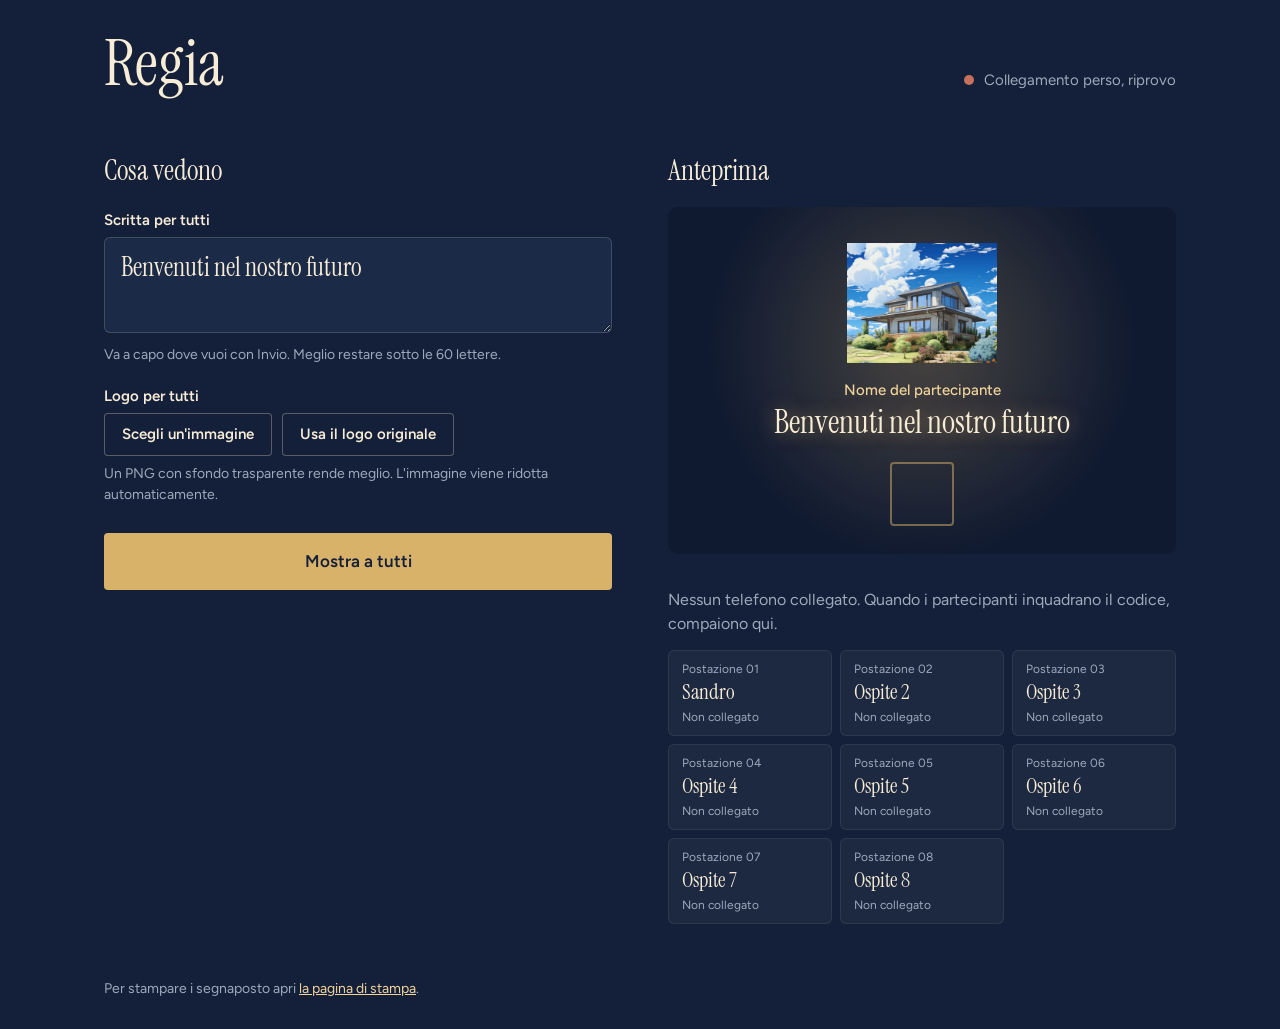
==== regia.html @ f5c18709 "Add files via upload Primo caricamento dati" ====
<!doctype html>
<html lang="it">
<head>
  <meta charset="utf-8">
  <meta name="viewport" content="width=device-width, initial-scale=1, viewport-fit=cover">
  <meta name="theme-color" content="#14203A">
  <title>Regia della sala</title>
  <link rel="stylesheet" href="css/style.css">
  <style>
    body { overflow: auto; }
    .regia {
      display: grid; grid-template-columns: minmax(0, 1fr) minmax(0, 1fr); gap: 56px;
      padding: max(32px, env(safe-area-inset-top)) clamp(20px, 5vw, 64px) max(32px, env(safe-area-inset-bottom));
      max-width: 1200px; margin: 0 auto;
    }
    header { grid-column: 1 / -1; display: flex; align-items: baseline; justify-content: space-between; gap: 20px; flex-wrap: wrap; }
    h1 { font-family: var(--serif); font-weight: 400; font-size: clamp(40px, 6vw, 64px); line-height: 1; }
    h2 { font-family: var(--serif); font-weight: 400; font-size: 28px; margin-bottom: 18px; }
    .stato { display: flex; align-items: center; gap: 10px; font-size: 15px; color: var(--nebbia); }
    .stato::before { content: ""; width: 10px; height: 10px; border-radius: 50%; background: #8A8F99; }
    .stato[data-stato="on"]::before { background: var(--ottone); box-shadow: 0 0 12px var(--ottone); }
    .stato[data-stato="off"]::before { background: #C9705A; }

    label { display: block; font-weight: 600; font-size: 15px; margin: 22px 0 8px; }
    textarea {
      width: 100%; min-height: 96px; resize: vertical; padding: 14px 16px;
      font: 400 26px/1.2 var(--serif); color: var(--avorio);
      background: var(--inchiostro-2); border: 1px solid rgba(247, 236, 214, 0.18); border-radius: 6px;
    }
    textarea:focus-visible, button:focus-visible, .file:focus-within { outline: 2px solid var(--ottone); outline-offset: 2px; }
    .aiuto { font-size: 14px; color: var(--nebbia); margin-top: 8px; line-height: 1.45; }
    .riga { display: flex; gap: 10px; flex-wrap: wrap; align-items: center; }
    .file {
      position: relative; display: inline-flex; align-items: center; cursor: pointer;
      font: 600 15px/1 var(--sans); padding: 14px 18px; border-radius: 4px;
      box-shadow: inset 0 0 0 1px rgba(247, 236, 214, 0.3);
    }
    .file input { position: absolute; inset: 0; opacity: 0; cursor: pointer; }
    button { font: 600 15px/1 var(--sans); cursor: pointer; border: 0; border-radius: 4px; padding: 14px 18px; }
    button.secondario { background: transparent; color: var(--avorio); box-shadow: inset 0 0 0 1px rgba(247, 236, 214, 0.3); }
    button.primario { width: 100%; margin-top: 28px; padding: 20px; font-size: 17px; background: var(--ottone); color: var(--inchiostro); }
    button:disabled { opacity: 0.45; cursor: default; }
    .esito { min-height: 1.4em; margin-top: 12px; font-size: 15px; color: var(--ottone-chiaro); }
    .esito.errore { color: #F5B4A0; }

    /* Anteprima: come appare sopra il segnaposto */
    .anteprima {
      border-radius: 10px; padding: 36px 24px 28px; text-align: center;
      background: radial-gradient(circle at 50% 40%, rgba(217, 178, 106, 0.28), transparent 65%), #0F1930;
    }
    .anteprima img { max-width: 60%; max-height: 120px; object-fit: contain; display: block; margin: 0 auto 18px; }
    .anteprima .nome { font-weight: 500; font-size: 15px; color: var(--ottone-chiaro); margin-bottom: 6px; }
    .anteprima .testo { font-family: var(--serif); font-size: 32px; line-height: 1.1; white-space: pre-line; text-shadow: 0 0 18px rgba(217, 178, 106, 0.6); }
    .anteprima .qr { width: 64px; height: 64px; margin: 22px auto 0; border: 2px solid var(--ottone); border-radius: 4px; opacity: 0.5; }

    .riepilogo { font-size: 16px; line-height: 1.5; color: var(--nebbia); margin: 34px 0 14px; }
    .riepilogo strong { color: var(--avorio); font-weight: 600; }
    ul.posti { list-style: none; padding: 0; display: grid; grid-template-columns: repeat(auto-fill, minmax(140px, 1fr)); gap: 8px; }
    ul.posti li { padding: 12px 14px; border-radius: 6px; background: rgba(247, 236, 214, 0.04); box-shadow: inset 0 0 0 1px rgba(247, 236, 214, 0.08); }
    ul.posti .n { font-size: 12px; color: var(--nebbia); }
    ul.posti .chi { font-family: var(--serif); font-size: 21px; margin: 2px 0 4px; }
    ul.posti .s { font-size: 12px; color: var(--nebbia); }
    ul.posti li[data-s="collegato"] { box-shadow: inset 0 0 0 1px rgba(217, 178, 106, 0.45); }
    ul.posti li[data-s="vede"] { background: rgba(217, 178, 106, 0.16); box-shadow: inset 0 0 0 1px var(--ottone); }
    ul.posti li[data-s="collegato"] .s, ul.posti li[data-s="vede"] .s { color: var(--ottone-chiaro); }
    .piede { grid-column: 1 / -1; font-size: 14px; color: var(--nebbia); }
    .piede a { color: var(--ottone-chiaro); }
    @media (max-width: 860px) { .regia { grid-template-columns: 1fr; gap: 36px; } }
  </style>
</head>
<body>
  <main class="regia">
    <header>
      <h1>Regia</h1>
      <div class="stato" id="stato" data-stato="attesa">In collegamento alla sala</div>
    </header>

    <section aria-labelledby="t-cont">
      <h2 id="t-cont">Cosa vedono</h2>
      <label for="testo">Scritta per tutti</label>
      <textarea id="testo" maxlength="120"></textarea>
      <p class="aiuto">Va a capo dove vuoi con Invio. Meglio restare sotto le 60 lettere.</p>

      <label>Logo per tutti</label>
      <div class="riga">
        <span class="file">Scegli un'immagine<input id="file" type="file" accept="image/png,image/jpeg,image/webp,image/svg+xml"></span>
        <button class="secondario" id="originale" type="button">Usa il logo originale</button>
      </div>
      <p class="aiuto">Un PNG con sfondo trasparente rende meglio. L'immagine viene ridotta automaticamente.</p>

      <button class="primario" id="pubblica" type="button">Mostra a tutti</button>
      <p class="esito" id="esito" role="status"></p>
    </section>

    <section aria-labelledby="t-ant">
      <h2 id="t-ant">Anteprima</h2>
      <div class="anteprima" aria-hidden="true">
        <img id="antLogo" alt="">
        <div class="nome">Nome del partecipante</div>
        <div class="testo" id="antTesto"></div>
        <div class="qr"></div>
      </div>
      <p class="riepilogo" id="riepilogo">Nessun telefono collegato. Quando i partecipanti inquadrano il codice, compaiono qui.</p>
      <ul class="posti" id="posti"></ul>
    </section>

    <p class="piede">Per stampare i segnaposto apri <a href="stampa.html">la pagina di stampa</a>.</p>
  </main>

  <script src="config.js"></script>
  <script src="vendor/mqtt.min.js"></script>
  <script>
    const CFG = window.SALA_CONFIG;
    const topic = k => `sala-ar/${CFG.stanza}/${k}`;
    const $ = id => document.getElementById(id);
    const testo = $('testo'), esito = $('esito');
    let logoBozza = null;       // null = logo originale del file
    let client = null;

    testo.value = CFG.testo;
    const aggiornaAnteprima = () => {
      $('antTesto').textContent = testo.value || ' ';
      $('antLogo').src = logoBozza || CFG.logo;
    };
    testo.addEventListener('input', aggiornaAnteprima);
    aggiornaAnteprima();

    // Riduce l'immagine per inviarla velocemente a tutti i telefoni
    $('file').addEventListener('change', e => {
      const f = e.target.files[0]; if (!f) return;
      const img = new Image();
      img.onload = () => {
        const max = 512, k = Math.min(1, max / Math.max(img.width || max, img.height || max));
        const c = document.createElement('canvas');
        c.width = Math.round((img.width || max) * k); c.height = Math.round((img.height || max) * k);
        c.getContext('2d').drawImage(img, 0, 0, c.width, c.height);
        let url = c.toDataURL('image/png');
        if (url.length > 180000) {
          const w = c.toDataURL('image/webp', 0.9);
          if (w.startsWith('data:image/webp') && w.length < url.length) url = w;
        }
        if (url.length > 180000) url = c.toDataURL('image/jpeg', 0.85); // ultimo tentativo, senza trasparenza
        logoBozza = url; aggiornaAnteprima();
        esito.className = 'esito'; esito.textContent = 'Logo pronto. Premi "Mostra a tutti" per inviarlo.';
        URL.revokeObjectURL(img.src);
      };
      img.onerror = () => { esito.className = 'esito errore'; esito.textContent = 'Questa immagine non si apre. Prova con un PNG o un JPG.'; };
      img.src = URL.createObjectURL(f);
      e.target.value = '';
    });
    $('originale').onclick = () => { logoBozza = null; aggiornaAnteprima(); esito.className = 'esito'; esito.textContent = 'Tornerà il logo originale. Premi "Mostra a tutti".'; };

    let logoInviato;
    $('pubblica').onclick = () => {
      if (!client || !client.connected) { esito.className = 'esito errore'; esito.textContent = 'Regia non collegata: controlla la rete e riprova.'; return; }
      client.publish(topic('testo'), JSON.stringify({ testo: testo.value, t: Date.now() }), { retain: true, qos: 1 });
      if (logoBozza !== logoInviato) {
        client.publish(topic('logo'), JSON.stringify({ logo: logoBozza, t: Date.now() }), { retain: true, qos: 1 });
        logoInviato = logoBozza;
      }
      esito.className = 'esito'; esito.textContent = 'Inviato. I telefoni si aggiornano in un attimo.';
    };

    // Postazioni
    const posti = $('posti');
    for (const [n, d] of Object.entries(CFG.postazioni)) {
      const li = document.createElement('li');
      li.dataset.p = n; li.dataset.s = 'assente';
      li.innerHTML = `<div class="n">Postazione ${n}</div><div class="chi"></div><div class="s">Non collegato</div>`;
      li.querySelector('.chi').textContent = d.nome;
      posti.appendChild(li);
    }
    const presenze = new Map();
    setInterval(() => {
      const ora = Date.now();
      for (const [id, v] of presenze) if (ora - v.t > 12000) presenze.delete(id);
      const perPosto = {}; let tot = 0, vedono = 0;
      for (const v of presenze.values()) {
        tot++; if (v.vede) vedono++;
        if (v.p && perPosto[v.p] !== 'vede') perPosto[v.p] = v.vede ? 'vede' : 'collegato';
      }
      posti.querySelectorAll('li').forEach(li => {
        const s = perPosto[li.dataset.p] || 'assente';
        li.dataset.s = s;
        li.querySelector('.s').textContent = s === 'vede' ? 'Sta guardando' : s === 'collegato' ? 'Collegato' : 'Non collegato';
      });
      $('riepilogo').innerHTML = tot
        ? `<strong>${tot}</strong> ${tot === 1 ? 'telefono collegato' : 'telefoni collegati'}, <strong>${vedono}</strong> ${vedono === 1 ? 'sta' : 'stanno'} guardando la realtà aumentata.`
        : 'Nessun telefono collegato. Quando i partecipanti inquadrano il codice, compaiono qui.';
    }, 1000);

    // Collegamento
    const stato = $('stato');
    const imposta = (s, t) => { stato.dataset.stato = s; stato.textContent = t; };
    client = mqtt.connect(CFG.broker, { clientId: 'regia-' + Math.random().toString(36).slice(2, 8), clean: true, reconnectPeriod: 2500, connectTimeout: 8000 });
    client.on('connect', () => { imposta('on', 'Collegata alla sala'); client.subscribe([topic('testo'), topic('logo'), topic('presenza')]); });
    client.on('reconnect', () => imposta('attesa', 'In collegamento alla sala'));
    client.on('offline', () => imposta('off', 'Collegamento perso, riprovo'));
    let primoTesto = true, primoLogo = true;
    client.on('message', (t, m) => {
      try {
        const d = JSON.parse(m.toString());
        // All'apertura la regia riprende quello che i telefoni stanno già mostrando
        if (t === topic('testo') && primoTesto) { primoTesto = false; testo.value = d.testo; aggiornaAnteprima(); }
        if (t === topic('logo') && primoLogo) { primoLogo = false; logoBozza = d.logo || null; logoInviato = logoBozza; aggiornaAnteprima(); }
        if (t === topic('presenza') && d.id) presenze.set(d.id, { p: d.p, vede: d.vede, t: Date.now() });
      } catch (e) {}
    });
  </script>
</body>
</html>
---- css/style.css ----
@font-face { font-family: "Instrument Serif"; font-style: normal; font-weight: 400; font-display: swap; src: url(../fonts/instrument-serif-latin-400-normal.woff2) format("woff2"); }
@font-face { font-family: "Instrument Serif"; font-style: italic; font-weight: 400; font-display: swap; src: url(../fonts/instrument-serif-latin-400-italic.woff2) format("woff2"); }
@font-face { font-family: "Figtree"; font-style: normal; font-weight: 300 900; font-display: swap; src: url(../fonts/figtree-latin-wght-normal.woff2) format("woff2"); }

:root {
  --inchiostro: #14203A;
  --inchiostro-2: #1B2A47;
  --ottone: #D9B26A;
  --ottone-chiaro: #F2D49A;
  --avorio: #F7ECD6;
  --nebbia: #9FA9BC;
  --serif: "Instrument Serif", Georgia, serif;
  --sans: "Figtree", "Segoe UI", system-ui, sans-serif;
}
* { box-sizing: border-box; margin: 0; }
html, body { height: 100%; }
body {
  background: var(--inchiostro);
  color: var(--avorio);
  font-family: var(--sans);
  -webkit-font-smoothing: antialiased;
  overflow: hidden;
  touch-action: manipulation;
}

#stage { position: fixed; overflow: hidden; }
#stage video, #stage canvas { position: absolute; inset: 0; width: 100%; height: 100%; }
#stage video { object-fit: fill; }

/* Leggera vignettatura: la fotocamera diventa "sala" */
#veil {
  position: fixed; inset: 0; pointer-events: none;
  background: radial-gradient(ellipse at 50% 45%, transparent 45%, rgba(20, 32, 58, 0.55) 100%);
  opacity: 0; transition: opacity 1.2s ease;
}
body.attiva #veil { opacity: 1; }

#intro {
  position: fixed; inset: 0;
  display: flex; flex-direction: column; justify-content: flex-end;
  padding: max(28px, env(safe-area-inset-top)) 28px max(40px, calc(env(safe-area-inset-bottom) + 28px));
  background:
    radial-gradient(circle at 78% 22%, rgba(217, 178, 106, 0.22), transparent 42%),
    var(--inchiostro);
  transition: opacity 0.9s ease, visibility 0.9s;
}
body.attiva #intro { opacity: 0; visibility: hidden; }
#intro .posto { font-size: 15px; color: var(--ottone-chiaro); letter-spacing: 0.02em; margin-bottom: 18px; }
#intro h1 {
  font-family: var(--serif); font-weight: 400;
  font-size: clamp(44px, 12vw, 76px); line-height: 0.98; letter-spacing: -0.01em;
  max-width: 11ch; margin-bottom: 22px;
}
#intro p.guida { font-size: 17px; line-height: 1.5; color: var(--nebbia); max-width: 32ch; margin-bottom: 34px; }
#intro button {
  appearance: none; border: 0; cursor: pointer;
  font: 600 17px/1 var(--sans);
  color: var(--inchiostro); background: var(--ottone);
  padding: 20px 26px; border-radius: 4px;
  align-self: flex-start;
  box-shadow: 0 0 0 0 rgba(217, 178, 106, 0.5);
  animation: respiro 2.8s ease-in-out infinite;
}
#intro button:focus-visible { outline: 2px solid var(--avorio); outline-offset: 4px; }
#intro button:disabled { opacity: 0.6; animation: none; }
#intro .errore { margin-top: 18px; font-size: 15px; line-height: 1.5; color: #F5B4A0; max-width: 36ch; min-height: 1em; }
@keyframes respiro { 50% { box-shadow: 0 0 0 14px rgba(217, 178, 106, 0); } }

#hint {
  position: fixed; left: 50%; bottom: max(34px, calc(env(safe-area-inset-bottom) + 20px));
  transform: translateX(-50%);
  font-family: var(--serif); font-style: italic; font-size: 21px;
  color: var(--avorio); text-align: center; width: max-content; max-width: 88vw;
  padding: 12px 20px; border-radius: 40px;
  background: rgba(20, 32, 58, 0.62);
  backdrop-filter: blur(8px); -webkit-backdrop-filter: blur(8px);
  opacity: 0; transition: opacity 0.6s ease; pointer-events: none;
}
#hint.visibile { opacity: 1; }

#conn {
  position: fixed; top: max(16px, env(safe-area-inset-top)); left: 16px;
  display: flex; align-items: center; gap: 8px;
  font-size: 13px; color: var(--nebbia);
  padding: 7px 12px 7px 10px; border-radius: 20px; background: rgba(20, 32, 58, 0.5);
  opacity: 0; transition: opacity 0.6s;
}
body.attiva #conn { opacity: 1; }
#conn::before { content: ""; width: 8px; height: 8px; border-radius: 50%; background: #8A8F99; }
#conn[data-stato="on"]::before { background: var(--ottone); box-shadow: 0 0 10px var(--ottone); }
#conn[data-stato="off"]::before { background: #C9705A; }

@media (prefers-reduced-motion: reduce) {
  #intro button { animation: none; }
}
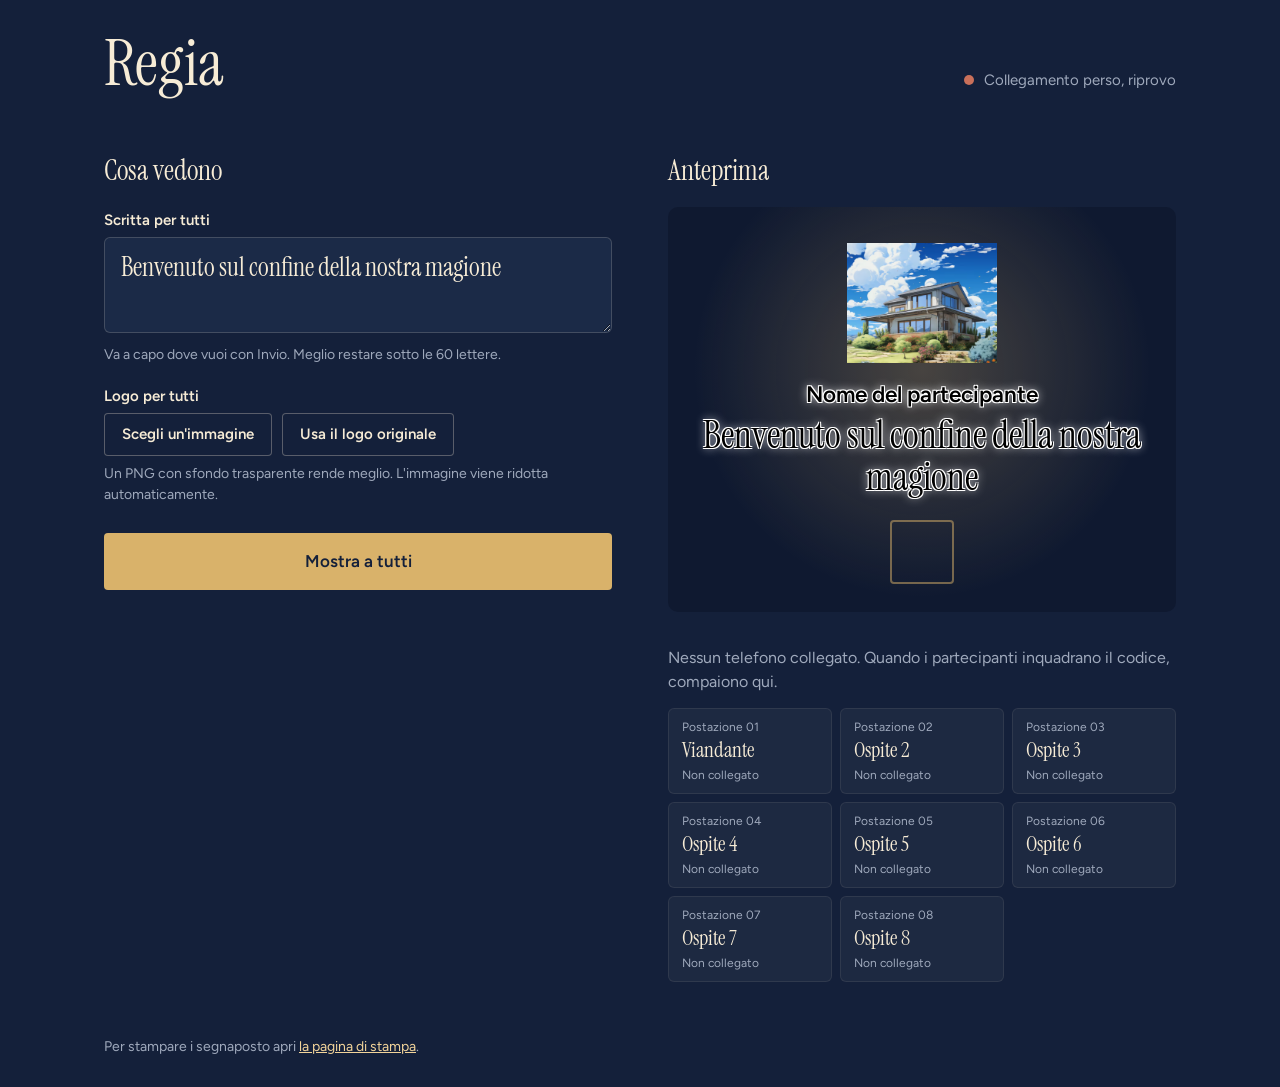
==== commit 525e2c53: "Add files via upload Aumentato dimensioni del testo e messo le scritte in nero" ====
--- a/regia.html
+++ b/regia.html
@@ -118,6 +118,19 @@
     let client = null;
 
     testo.value = CFG.testo;
+    // Anteprima con gli stessi colori e proporzioni della realtà aumentata
+    (() => {
+      const A = CFG.aspetto || {};
+      const bordo = A.contorno ? `-1px -1px 0 ${A.contorno}, 1px -1px 0 ${A.contorno}, -1px 1px 0 ${A.contorno}, 1px 1px 0 ${A.contorno}, 0 0 10px ${A.contorno}` : '';
+      const t = $('antTesto'), n = document.querySelector('.anteprima .nome');
+      if (A.coloreScritta) t.style.color = A.coloreScritta;
+      if (A.coloreNome) n.style.color = A.coloreNome;
+      if (bordo) { t.style.textShadow = bordo; n.style.textShadow = bordo; }
+      t.style.fontSize = 32 * (A.grandezzaScritta || 1) * 0.8 + 'px';
+      n.style.fontSize = 15 * (A.grandezzaNome || 1) + 'px';
+      n.style.fontWeight = 600;
+      $('antLogo').style.maxHeight = 120 * (A.grandezzaLogo || 1) + 'px';
+    })();
     const aggiornaAnteprima = () => {
       $('antTesto').textContent = testo.value || ' ';
       $('antLogo').src = logoBozza || CFG.logo;
